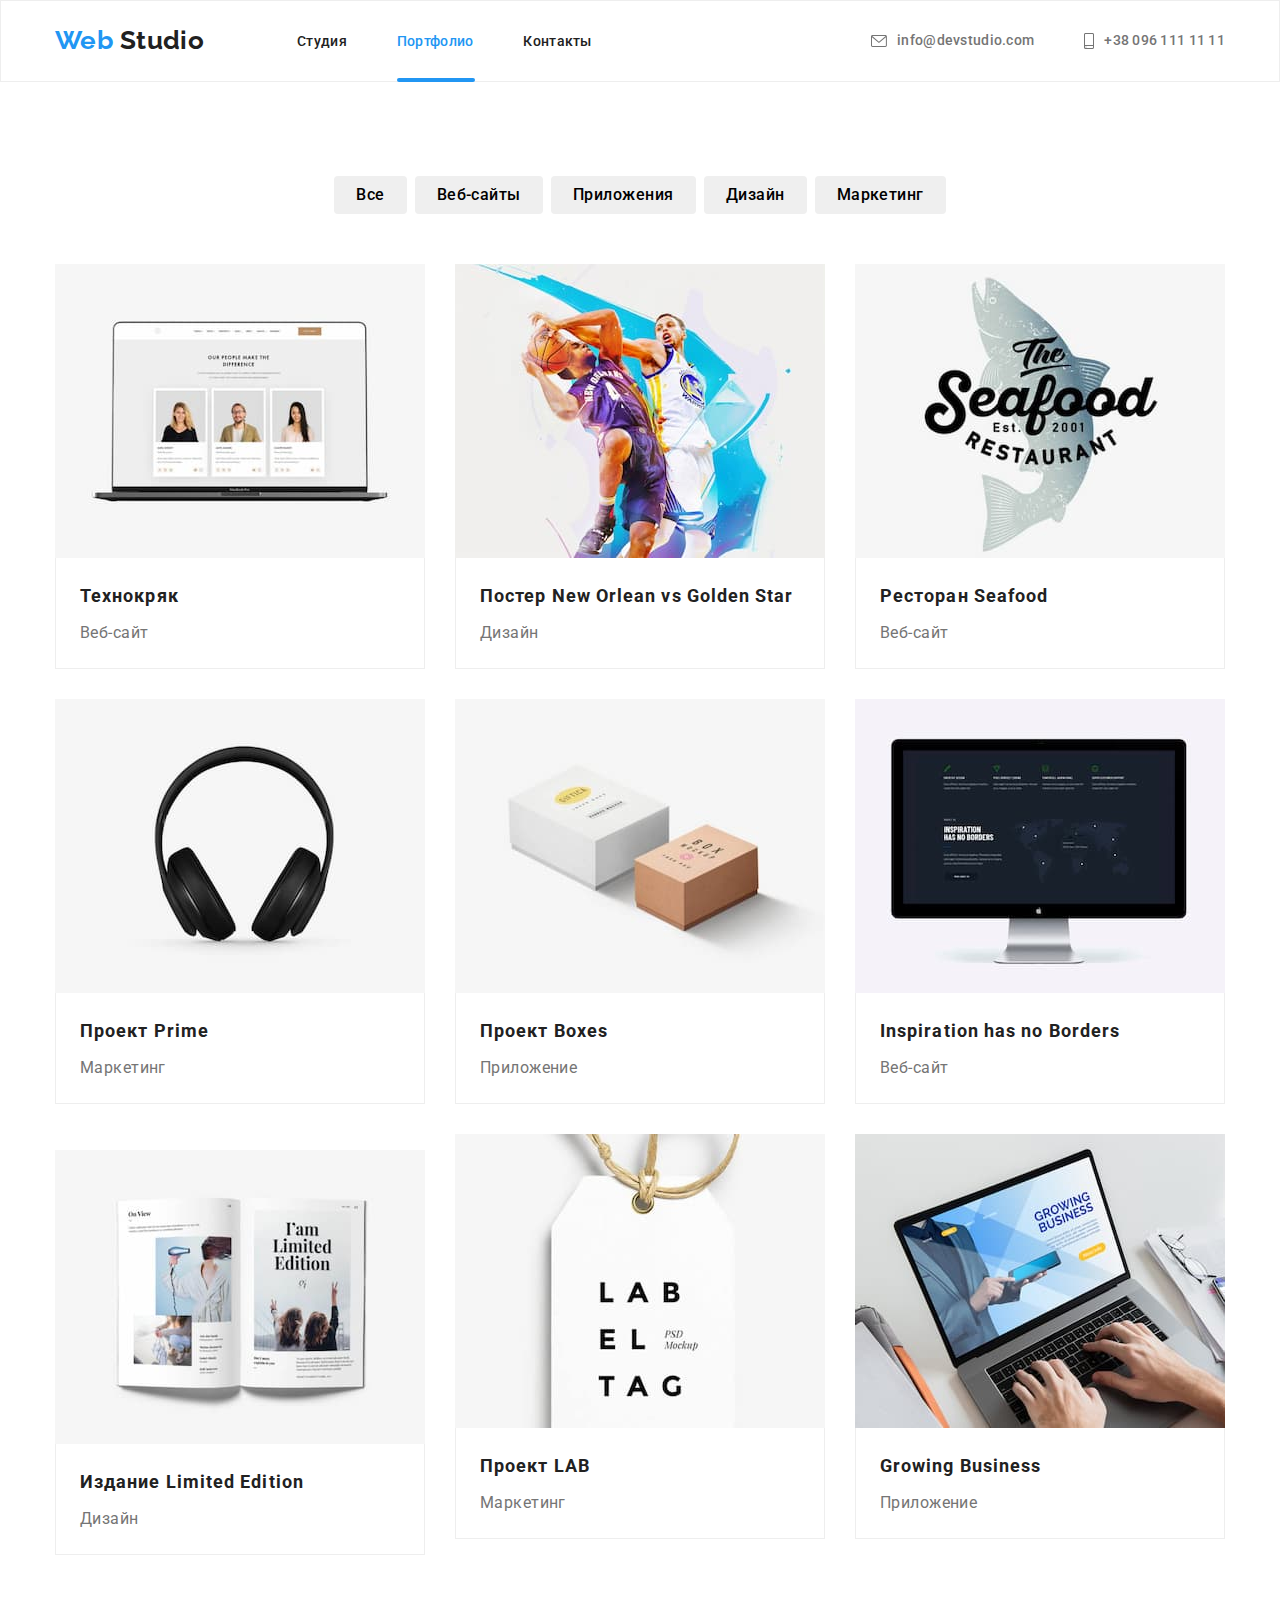
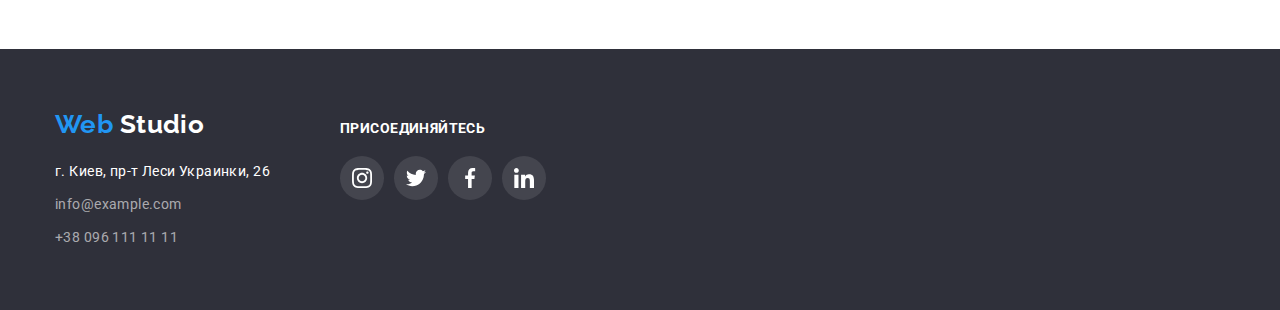
==== portfolio.html @ 9261af8a "basic elements" ====
<!DOCTYPE html>
<html lang="ru">
  <head>
    <meta charset="UTF-8" />
    <meta name="viewport" content="width=device-width, initial-scale=1.0" />
    <title>Portfolio Page</title>
    <link
      rel="stylesheet"
      href="https://cdnjs.cloudflare.com/ajax/libs/modern-normalize/1.1.0/modern-normalize.css"
      integrity="sha512-Y0MM+V6ymRKN2zStTqzQ227DWhhp4Mzdo6gnlRnuaNCbc+YN/ZH0sBCLTM4M0oSy9c9VKiCvd4Jk44aCLrNS5Q=="
      crossorigin="anonymous"
      referrerpolicy="no-referrer"
    />
    <link rel="preconnect" href="https://fonts.googleapis.com" />
    <link rel="preconnect" href="https://fonts.gstatic.com" crossorigin />
    <link
      href="https://fonts.googleapis.com/css2?family=Raleway:wght@700&family=Roboto:wght@400;500;700&display=swap"
      rel="stylesheet"
    />
    <link rel="stylesheet" type="text/css" href="./css/style.css" />
  </head>
  <body>
    <header class="header-border">
      <div class="container header-container">
        <nav class="main-nav">
          <a class="logo" href="./index.html" target="_blank" rel="noopener noreferrer">
            Web <span class="logo-studio-second">Studio</span>
          </a>
          <ul class="site-nav">
            <li><a class="in-nav-list" href="./index.html">Студия</a></li>
            <li><a class="in-nav-list current portfolio" href="./portfolio.html">Портфолио</a></li>
            <li><a class="in-nav-list" href="4.html">Контакты</a></li>
          </ul>
        </nav>
        <ul class="contacts">
          <li>
            <a class="out-nav-list mail" href="mailto">
              <svg class="out-nav-icon" width="16" height="12">
                <use href="./images/icons.svg#icon-envelope"></use>
              </svg>
              info@devstudio.com
            </a>
          </li>
          <li>
            <a class="out-nav-list" href="tel">
              <svg class="out-nav-icon" width="10" height="16">
                <use href="./images/icons.svg#icon-smartphone"></use>
              </svg>
              +38 096 111 11 11
            </a>
          </li>
        </ul>
      </div>
    </header>

    <main>
      <section class="section">
        <div class="container">
          <h1 class="hidden-title">Портфоліо</h1>
          <ul class="buttons-list">
            <li><button class="buttons-portfolio" type="button">Все</button></li>
            <li><button class="buttons-portfolio" type="button">Веб-сайты</button></li>
            <li><button class="buttons-portfolio" type="button">Приложения</button></li>
            <li><button class="buttons-portfolio" type="button">Дизайн</button></li>
            <li><button class="buttons-portfolio" type="button">Маркетинг</button></li>
          </ul>

          <ul class="portfolio-list">
            <li class="portfolio-card">
              <a class="imgbox-section" href="#">
                <div class="overlay-block">
                <img src="./images/FP1.jpg" alt="Website" width="370" height="294" />
                <p class="card-overlay">
                  Ресурс предлагает комплексные предложения с разным уровнем функционала и сервисов.
                  Все это позволит посетителю получить исчерпывающие сведения о компании или частном
                  лице.
                </p>
              </div>
                <div class="image-card">
                  <h2 class="portfolio-title">Технокряк</h2>
                  <p class="photoes-p">Веб-сайт</p>
                </div>
              </a>
            </li>
            <li class="portfolio-card">
              <a class="imgbox-section" href="#">
                <div class="overlay-block">
                <img
                  src="./images/FP2.jpg"
                  alt="Poster New Orlean vs Golden Star"
                  width="370"
                  height="294"
                />
                <p class="card-overlay">
                  Ресурс предлагает комплексные предложения с разным уровнем функционала и сервисов.
                  Все это позволит посетителю получить исчерпывающие сведения о компании или частном
                  лице.
                </p>
              </div>
                <div class="image-card">
                  <h2 class="portfolio-title">Постер New Orlean vs Golden Star</h2>
                  <p class="photoes-p">Дизайн</p>
                </div>
              </a>
            </li>
            <li class="portfolio-card">
              <a class="imgbox-section" href="#">
                <div class="overlay-block">
                <img src="./images/FP3.jpg" alt="Ресторан Seafood" width="370" height="294" />
                <p class="card-overlay">
                  Ресурс предлагает комплексные предложения с разным уровнем функционала и сервисов.
                  Все это позволит посетителю получить исчерпывающие сведения о компании или частном
                  лице.
                </p>
              </div>
                <div class="image-card">
                  <h2 class="portfolio-title">Ресторан Seafood</h2>
                  <p class="photoes-p">Веб-сайт</p>
                </div>
              </a>
            </li>
            <li class="portfolio-card">
              <a class="imgbox-section" href="#">
                <div class="overlay-block">
                <img src="./images/FP4.jpg" alt="Проект Prime" width="370" height="294" />
                <p class="card-overlay">
                  Ресурс предлагает комплексные предложения с разным уровнем функционала и сервисов.
                  Все это позволит посетителю получить исчерпывающие сведения о компании или частном
                  лице.
                </p>
              </div>
                <div class="image-card">
                  <h2 class="portfolio-title">Проект Prime</h2>
                  <p class="photoes-p">Маркетинг</p>
                </div>
              </a>
            </li>
            <li class="portfolio-card">
              <a class="imgbox-section" href="#">
                <div class="overlay-block">
                <img src="./images/FP5.jpg" alt="Проект Boxes" width="370" height="294" />
                <p class="card-overlay">
                  Ресурс предлагает комплексные предложения с разным уровнем функционала и сервисов.
                  Все это позволит посетителю получить исчерпывающие сведения о компании или частном
                  лице.
                </p>
              </div>
                <div class="image-card">
                  <h2 class="portfolio-title">Проект Boxes</h2>
                  <p class="photoes-p">Приложение</p>
                </div>
              </a>
            </li>
            <li class="portfolio-card">
              <a class="imgbox-section" href="#">
                <div class="overlay-block">
                <img
                  src="./images/FP6.jpg"
                  alt="Inspiration has no Borders"
                  width="370"
                  height="294"
                />
                <p class="card-overlay">
                  Ресурс предлагает комплексные предложения с разным уровнем функционала и сервисов.
                  Все это позволит посетителю получить исчерпывающие сведения о компании или частном
                  лице.
                </p>
              </div>
                <div class="image-card">
                  <h2 class="portfolio-title">Inspiration has no Borders</h2>
                  <p class="photoes-p">Веб-сайт</p>
                </div>
              </a>
            </li>
            <li class="portfolio-card">
              <a class="imgbox-section" href="#">
                <div class="overlay-block">
                <div class="overlay-block">
                <img src="./images/FP7.jpg" alt="Limited Edition" width="370" height="294" />
                <p class="card-overlay">
                  Ресурс предлагает комплексные предложения с разным уровнем функционала и сервисов.
                  Все это позволит посетителю получить исчерпывающие сведения о компании или частном
                  лице.
                </p>
              </div>
                <div class="image-card">
                  <h2 class="portfolio-title">Издание Limited Edition</h2>
                  <p class="photoes-p">Дизайн</p>
                </div>
              </a>
            </li>
            <li class="portfolio-card">
              <a class="imgbox-section" href="#">
                <div class="overlay-block">
                <img src="./images/FP8.jpg" alt="LAB" width="370" height="294" />
                <p class="card-overlay">
                  Ресурс предлагает комплексные предложения с разным уровнем функционала и сервисов.
                  Все это позволит посетителю получить исчерпывающие сведения о компании или частном
                  лице.
                </p>
              </div>
                <div class="image-card">
                  <h2 class="portfolio-title">Проект LAB</h2>
                  <p class="photoes-p">Маркетинг</p>
                </div>
              </a>
            </li>
            <li class="portfolio-card">
              <a class="imgbox-section" href="#">
                <div class="overlay-block">
                <img src="./images/FP9.jpg" alt="Growing Business" width="370" height="294" />
                <p class="card-overlay">
                  Ресурс предлагает комплексные предложения с разным уровнем функционала и сервисов.
                  Все это позволит посетителю получить исчерпывающие сведения о компании или частном
                  лице.
                </p>
              </div>
                <div class="image-card">
                  <h2 class="portfolio-title">Growing Business</h2>
                  <p class="photoes-p">Приложение</p>
                </div>
              </a>
            </li>
          </ul>
        </div>
      </section>
    </main>

    <!--footer conteiner-->
    <footer class="footer-conteiner">
      <div class="container">
        <div class="footer-block">
          <div class="adress-block">
            <a class="logof" href="./index.html" target="_blank" rel="noopener noreferrer">
              Web <span class="logo-studio-second-footer">Studio</span>
            </a>
            <address>
              <ul class="adress-list">
                <li>
                  <a
                    class="adress-conteiner address-link"
                    href="https://bit.ly/3pXMvUd"
                    target="_blank"
                    rel="noopener noreferrer"
                  >
                    г. Киев, пр-т Леси Украинки, 26
                  </a>
                </li>
                <li>
                  <a class="contact-conteiner address-link" href="mailto:info@devstudio.com"
                    >info@example.com</a
                  >
                </li>
                <li>
                  <a class="contact-conteiner address-link" href="tel:+380961111111">
                    +38 096 111 11 11
                  </a>
                </li>
              </ul>
            </address>
          </div>
          <div class="social-footer">
            <p class="social-p">присоединяйтесь</p>
            <ul class="social-list">
              <li class="social-item">
                <a class="social-link" href="instagram.com">
                  <svg class="social-icon" width="20" height="20">
                    <use href="./images/icons.svg#icon-instagram"></use>
                  </svg>
                </a>
              </li>
              <li class="social-item">
                <a class="social-link" href="twitter.com">
                  <svg class="social-icon" width="20" height="20">
                    <use href="./images/icons.svg#icon-twitter"></use>
                  </svg>
                </a>
              </li>
              <li class="social-item">
                <a class="social-link" href="facebook.com">
                  <svg class="social-icon" width="20" height="20">
                    <use href="./images/icons.svg#icon-facebook"></use>
                  </svg>
                </a>
              </li>
              <li class="social-item">
                <a class="social-link" href="linkedin.com">
                  <svg class="social-icon" width="20" height="20">
                    <use href="./images/icons.svg#icon-linkedin"></use>
                  </svg>
                </a>
              </li>
            </ul>
          </div>
        </div>
      </div>
    </footer>
  </body>
</html>
---- css/style.css ----
:root {
--title-text-color: #212121;
--accent-color: #2196F3;
--text-color: #757575;
--native-color: #FFFFFF;
--footer-contact-color: rgba(255, 255, 255, 0.6);
--dark-bg-color: #2F303A;
--bg-btn-portfolio: #F5F4FA;
--text-btn-color: rgba(0, 0, 0, 0.15);
--card-color: #EEEEEE;
--border-color:#ECECEC;
--icons-color: #AFB1B8;
}

body {
font-family: 'Roboto', Raleway;
font-size: 14px;
background-color: var(--native-color);
letter-spacing: 0.03em;
}

p, h1, h2, h3, ul {
margin: 0;
padding: 0;
list-style: none;
}

img {
display: block;
}

.container {
width: 1200px;
margin-left: auto;
margin-right: auto;
padding-left: 15px;
padding-right: 15px;
}

.section {
padding-top: 94px;
padding-bottom: 94px;
}

/* Header conteiner*/
header {
display: flex;
align-items: center;
margin: auto;
border-bottom: 1px solid var(--border-color);

}

.header-container {
display: flex;
align-items: center;
}

.main-nav {
display: flex;
align-items: center;
margin-right: auto;
}

.logo {
margin-right: 93px;
padding-top: 24px;
padding-bottom: 25px;

font-family: 'Raleway';
font-weight: 700;
font-size: 26px;
line-height: 1.192;
text-decoration: none;
color: var(--accent-color)
}

.logo-studio-second{
color: var(--title-text-color);
}

.logo-studio-second-footer{
color: var(--native-color);
}

.site-nav {
display: flex;
align-items: center;
list-style: none;
padding-left: 0;
margin: 0;
}

.site-nav > li:not(:last-child) {
margin-right: 50px;
}

.in-nav-list{
position: relative;
padding-top: 32px;
padding-bottom: 32px;
font-weight: 500;
line-height: 1.14;
letter-spacing: 0.02em;
color:var(--title-text-color);
text-decoration: none;

transition: color 250ms cubic-bezier(0.4, 0, 0.2, 1);
}
.in-nav-list.current {
color: var(--accent-color);
}

.contacts {
display: flex;
align-items: center;
padding-left: 0;
margin: 0;
}

.in-nav-list.current.studio::after{
display: block;
width: 48px;
height: 4px;
position: absolute;
content: '';
background-color: var(--accent-color);
border-radius: 2px;
margin-top: 29px;
}

.in-nav-list.current.portfolio::after{
display: block;
width: 78px;
height: 4px;
position: absolute;
content: '';
background-color: var(--accent-color);
border-radius: 2px;
margin-top: 29px;
}

.out-nav-list {
display: flex;
align-items: center;
padding-top: 32px;
padding-bottom: 32px;
font-weight: 500;
line-height: 1.14;
letter-spacing: 0.02em;
color: var(--text-color);
text-decoration: none;

transition: color 250ms cubic-bezier(0.4, 0, 0.2, 1);
}

.mail {
margin-right: 50px;
}

.in-nav-list:hover,.in-nav-list:focus,
.out-nav-list:hover, .out-nav-list:focus,
.contact-conteiner:hover, .contact-conteiner:focus,
.adress-conteiner:hover, .adress-conteiner:focus
{
color:var(--accent-color);
}

.out-nav-icon {
margin-right: 10px;
fill: currentColor;
}


/* main conteiner index */
.hero-title-button{
background: var(--dark-bg-color);
background-image: linear-gradient(
to right,
rgba(47, 48, 58, 0.4),
rgba(47, 48, 58, 0.4)),
url(../images/Img.jpg);
background-repeat: no-repeat;
background-size: cover;
background-position: center;
align-items: center;
padding-top: 200px;
padding-bottom: 200px;
max-width: 1600px;
height: 600px;
margin: 0 auto;
}

.title-container {
display: flex;
align-items: center;
flex-direction: column;
}

.hero-title{
margin: 0 auto;
width: 696px;
font-weight: 900;
font-size: 44px;
line-height: 1.36;
text-align: center;
letter-spacing: 0.06em;
color: var(--native-color);
text-transform: uppercase;
}

.button-hero{
margin-top: 30px;
padding: 10px 32px;
border: none;
cursor: pointer;
font-weight: 700;
font-size: 16px;
line-height: 1.88;
display: flex;
align-items: center;
text-align: center;
letter-spacing: 0.06em;
color: var(--native-color);
background: var(--accent-color);
box-shadow: 0px 4px 4px var(--text-btn-color);
border-radius: 4px;
}

/*Title section*/

.second-title{
font-weight: 700;
font-size: 36px;
line-height: 1.166;
text-align: center;
color: var(--title-text-color)
}

.third-title{
font-weight: 700;
font-size: 14px;
line-height: 1.142;
color: var(--title-text-color);

}

.member-title {
font-weight: 500;
font-size: 16px;
line-height: 1.142;
color: var(--title-text-color);
text-align:center
}
.text-title {
text-transform: uppercase;
margin-bottom: 10px;
}

.hidden-title{
display: none;
position: absolute;    
width: 1px;    
height: 1px;   
margin: -1px;   
padding: 0;    
overflow: hidden;   
  border: 0;    
    clip: rect(0 0 0 0); 
}

.portfolio-title {
font-weight: 700;
font-size: 18px;
line-height: 2.000;
letter-spacing: 0.06em;
color: var(--title-text-color)
}

/*about product section*/
.project-section {
padding-top: 0;
}

.product-list {
display: flex;
}

.product-list> li:not(:last-child) {
margin-right: 30px;
}

.about-product-p{
width: 270px;
line-height: 1.71;
color: var(--text-color);
}

.project-title {
margin-bottom: 50px;
}
.project-list {
display: flex;
}

.project-list> li:not(:last-child) {
margin-right: 30px;
}

.project-text{
font-weight: 700;
line-height: 1.14;
letter-spacing: 0.03em;
text-transform: uppercase;
color: var(--native-color);
}

.label{
display: block;
width: 370px;
height: 70px;
text-align: center;
background: rgba(47, 48, 58, 0.8);
padding-top: 27px;
padding-bottom: 27px;
position: absolute;
top:1435px;

}

.team-section {
background-color: var(--bg-btn-portfolio);
margin-top: 0;
margin-bottom: 0;
}

.team-title {
margin-bottom: 50px;
}
.team-list {
display: flex;
}

.our-team-p{
margin-top: 10px;
font-size: 16px;
line-height: 1.187;
text-align: center;
color: var(--text-color);
}

.members {
background: var(--native-color);
width: 270px;
margin-bottom: 0;
}

.members:not(:last-child) {
margin-right: 30px;
}

.member-card {
padding-top: 30px;
padding-bottom: 30px;
border-radius: 0px 0px 4px 4px;
box-shadow: 0px 1px 3px rgba(0, 0, 0, 0.12), 0px 1px 1px rgba(0, 0, 0, 0.14), 0px 2px 1px rgba(0, 0, 0, 0.2);
}

.social-network-list {
display: flex;
justify-content: center;
margin-top: 16px;
}

.social-network-link:not(:last-child) {
margin-right: 10px;
}

.social-network {
display: flex;
justify-content: center;
align-items: center;
color: var(--icons-color);
width: 44px;
height: 44px;
border-radius: 50%;

transition: color 250ms cubic-bezier(0.4, 0, 0.2, 1),
           background-color 250ms cubic-bezier(0.4, 0, 0.2, 1);
}

.social-network:hover,
.social-network:focus {
color: var(--native-color);
background-color: var(--accent-color);
}

.icon-social {
fill: currentColor;
}

/* main conteiner portfolio */
.header-border {
border: 1px solid var(--card-color);
}

.buttons-list {
display: flex;
justify-content: center;
margin-bottom: 50px;
}

.buttons-list >li:not(:last-child) {
margin-right: 8px;
}

.buttons-portfolio:hover{
background: var(--accent-color); 
color: var(--native-color); 
box-shadow: 0px 3px 1px rgba(0, 0, 0, 0.1), 0px 1px 2px rgba(0, 0, 0, 0.08), 0px 2px 2px rgba(0, 0, 0, 0.12);

}

.buttons-portfolio:focus{
background: var(--accent-color);
color: var(--native-color);
box-shadow: 0px 3px 1px rgba(0, 0, 0, 0.1), 0px 1px 2px rgba(0, 0, 0, 0.08), 0px 2px 2px rgba(0, 0, 0, 0.12);
}


.buttons-portfolio{
cursor: pointer;
font-weight: 500;
font-size: 16px;
line-height: 1.62;
text-align: center;
letter-spacing: 0.03em;
border-radius: 4px;
border: none;
padding: 6px 22px;

transition: color 250ms cubic-bezier(0.4, 0, 0.2, 1),
              background-color 250ms cubic-bezier(0.4, 0, 0.2, 1),
              box-shadow 250ms cubic-bezier(0.4, 0, 0.2, 1);
}

.portfolio-list {
display: flex;
flex-wrap: wrap;
}

.portfolio-card {
position: relative;
width: 370px;
margin-right: 30px;
margin-bottom: 30px;
background: var(--native-color);

}

.imgbox-section:hover {
box-shadow: 0px 1px 1px rgba(0, 0, 0, 0.12), 0px 4px 4px rgba(0, 0, 0, 0.06), 1px 4px 6px rgba(0, 0, 0, 0.16);

}

.portfolio-card:nth-child(3n) {
margin-right: 0;
}

.portfolio-card:nth-last-child(-n + 3) {
margin-bottom: 0;
}

.image-card {
padding: 20px 24px 20px 24px;
border-bottom: 1px solid var(--card-color);
border-left: 1px solid var(--card-color);
border-right: 1px solid var(--card-color);
}

.photoes-p{
margin-top: 4px;
font-size: 16px;
line-height: 1.875;
color: var(--text-color);
}

.imgbox-section {
text-decoration: none;
display: inline-block;

transition: box-shadow 250ms cubic-bezier(0.4, 0, 0.2, 1);
}

.overlay-block{
  position: relative;
  overflow: hidden;
}
.card-overlay{
position: absolute;
top: 0;
left: 0;
width: 370px;
height: 294px;
padding: 63px 24px;
opacity: 0;
visibility: hidden;

font-weight: 400;
font-size: 18px;
line-height: 1.56;

color: var(--native-color);
background-color: rgba(33, 150, 243, 0.9);

transform: translateY(100%);
transition: transform 250ms cubic-bezier(0.4, 0, 0.2, 1),
            visibility 250ms cubic-bezier(0.4, 0, 0.2, 1);

}

.imgbox-section:hover .card-overlay {
transform: translateY(0);
opacity: 1;
visibility: visible;
}

/* footer conteiner */

.logof {
display: inline-block;
margin-bottom: 20px;
font-family: 'Raleway';
font-weight: 700;
font-size: 26px;
line-height: 1.192;
text-decoration: none;
color: var(--accent-color)
}

.footer-conteiner{
background: var(--dark-bg-color);
padding-top: 60px;
padding-bottom: 60px;
}

.contact-conteiner{
font-style: normal;
line-height: 1.714;
color: var(--footer-contact-color);
text-decoration: none;

transition: color 250ms cubic-bezier(0.4, 0, 0.2, 1);
}

.adress-conteiner{
font-style: normal;
line-height: 1.714;
color: var(--native-color);
text-decoration: none;

transition: color 250ms cubic-bezier(0.4, 0, 0.2, 1);
}

.address-link {
display: inline-block;
}

.adress-list> li:not(:last-child) {
margin-bottom: 9px;
}
.footer-block{
display: flex;
flex-wrap: wrap;
align-items: baseline;
}

.social-footer {
margin-left: 70px;
justify-content: center;
}

.social-p {
font-weight: 700;
font-size: 14px;
line-height: 1.142;
letter-spacing: 0.03em;
text-transform: uppercase;
color:var(--native-color);
margin-bottom: 20px;
}

/* Icons section*/

.clients-list{
margin-top: 50px;
display: flex;
justify-content: center;
align-items: center;
}

.clients-list> li:not(:last-child) {
margin-right: 30px;
}

.company-item {
display: flex;
justify-content: center;
align-items: center;
width: 170px;
height: 92px;
color: var(--icons-color);
border: 1px solid var(--icons-color);
border-radius: 4px;

transition: color 250ms cubic-bezier(0.4, 0, 0.2, 1),
              border 250ms cubic-bezier(0.4, 0, 0.2, 1);
}

.clients-logo {
fill: currentColor;
}

.company-item:hover, .company-item:focus {
color: var(--accent-color);
border: 1px solid var(--accent-color);
}

.square-product-icon{
display: flex;
justify-content: center;
align-items: center;
width: 270px;
height: 120px;
background: var(--bg-btn-portfolio);
border-radius: 4px;
margin-bottom: 30px;
}

.product-icon {
fill: var(--title-text-color);
}

.social-list {
display: flex;
}
.social-list>li:not(:last-child){
margin-right: 10px;
}

.social-link {
display: flex;
justify-content: center;
align-items: center;
color: var(--native-color);
background-color: rgba(255, 255, 255, 0.1);
width: 44px;
height: 44px;
border-radius: 50%;

transition: background-color 250ms cubic-bezier(0.4, 0, 0.2, 1);
}


.social-icon {
fill: currentColor;
}

.social-link:hover, .social-link:focus {
background-color: var(--accent-color);
}

.backdrop{
position: fixed;
width: 100%;
height: 100%;
left: 0px;
top: 0px;
background-color: rgba(0, 0, 0, 0.2);
z-index: 10;

opacity: 1;
  visibility: visible;
  transition: opacity 250ms cubic-bezier(0.4, 0, 0.2, 1),
              visibility 250ms cubic-bezier(0.4, 0, 0.2, 1);
}

.backdrop.is-hidden{
  opacity: 0;
  pointer-events: none;
  visibility: hidden;
}

.modal{
position: absolute;
width: 528px;
height: 581px;
left: 50%;
top: 50%;
transform: translate(-50%, -50%) scale(1);
background:var(--native-color);
box-shadow: 0px 1px 3px rgba(0, 0, 0, 0.12),
0px 1px 1px rgba(0, 0, 0, 0.14),
0px 2px 1px rgba(0, 0, 0, 0.2);
border-radius: 4px;
z-index: 20;

transition: transform 250ms cubic-bezier(0.4, 0, 0.2, 1);
}

.backdrop.is-hidden .modal{
transform: translate(-50%, -50%) scale(0.5);
}

.closed-button{
margin: 8px 8px 543px 490px;

width: 30px;
height: 30px;

border: 1px solid rgba(0, 0, 0, 0.1);
border-radius: 50%;
cursor: pointer;
}
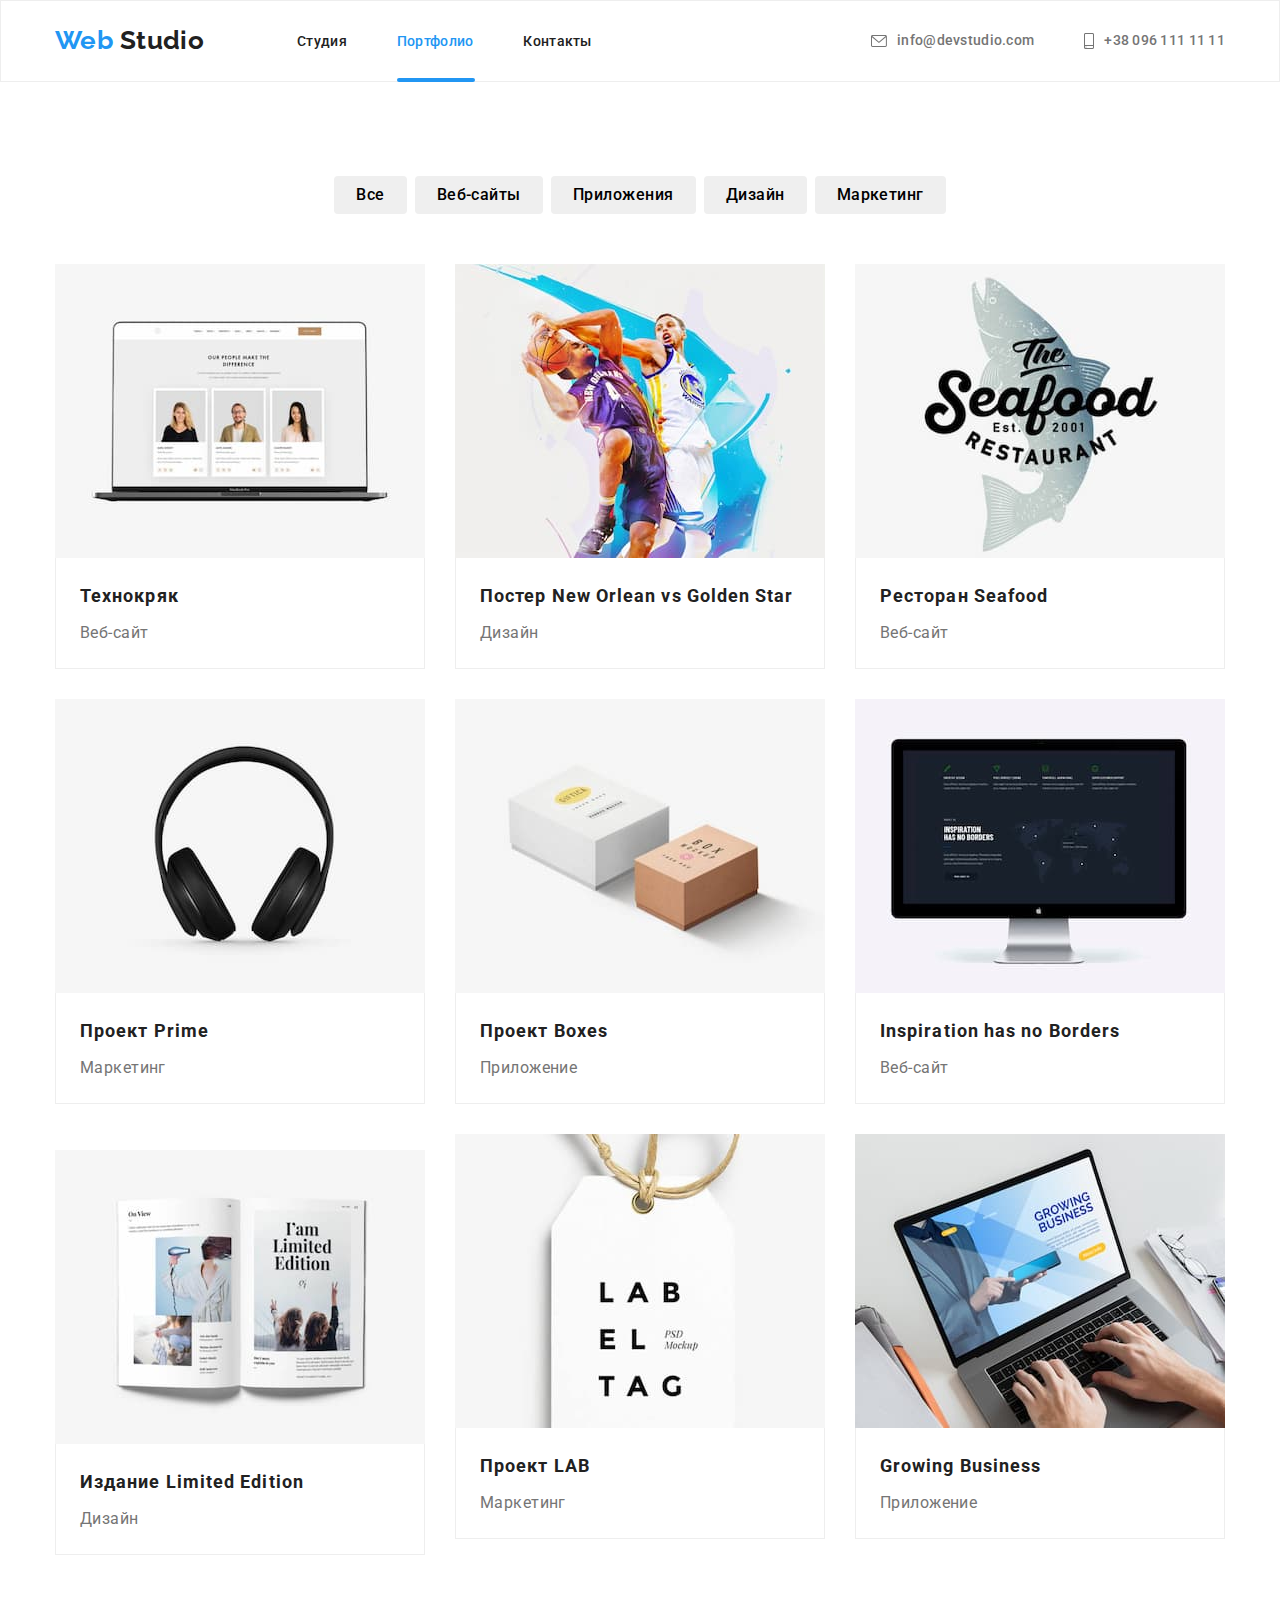
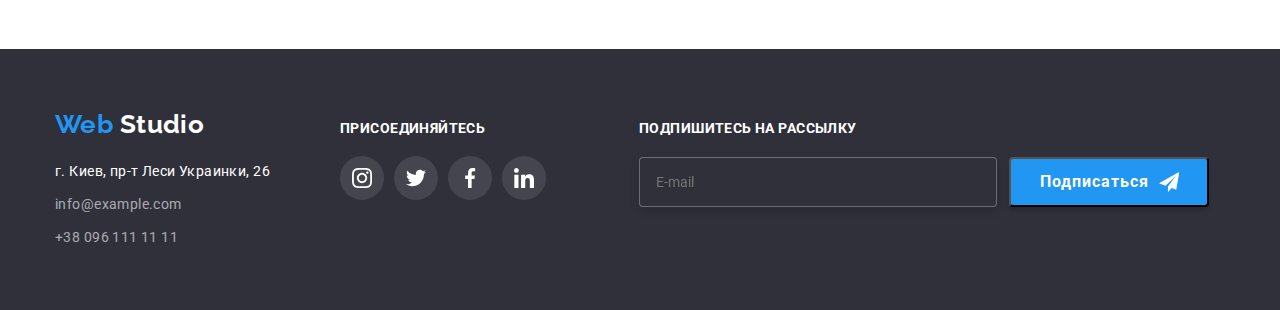
==== commit 7f6fe39d: "rasult" ====
--- a/portfolio.html
+++ b/portfolio.html
@@ -292,6 +292,20 @@
               </li>
             </ul>
           </div>
+          <div class="form-footer">
+            <div class="subscribe-element">
+              <h2 class="form-title">Подпишитесь на рассылку</h2>
+              <div class="join-footer">
+                    <label for="email-subscribe"></label>
+                    <input class="form-input" type="email" name="email" id="email-subscribe" placeholder="E-mail">
+            
+                <button type="submit" class="button-subscribe">Подписаться
+                    <svg class="send-icon" width="16" height="16">
+                        <use href="./images/icons.svg#icon-send"></use>
+                    </svg>
+                </button>
+              </div>
+            </div> 
         </div>
       </div>
     </footer>
--- a/css/style.css
+++ b/css/style.css
@@ -265,8 +265,8 @@
 margin: -1px;   
 padding: 0;    
 overflow: hidden;   
-  border: 0;    
-    clip: rect(0 0 0 0); 
+border: 0;    
+clip: rect(0 0 0 0); 
 }
 
 .portfolio-title {
@@ -386,7 +386,7 @@
 border-radius: 50%;
 
 transition: color 250ms cubic-bezier(0.4, 0, 0.2, 1),
-           background-color 250ms cubic-bezier(0.4, 0, 0.2, 1);
+        background-color 250ms cubic-bezier(0.4, 0, 0.2, 1);
 }
 
 .social-network:hover,
@@ -440,8 +440,8 @@
 padding: 6px 22px;
 
 transition: color 250ms cubic-bezier(0.4, 0, 0.2, 1),
-              background-color 250ms cubic-bezier(0.4, 0, 0.2, 1),
-              box-shadow 250ms cubic-bezier(0.4, 0, 0.2, 1);
+          background-color 250ms cubic-bezier(0.4, 0, 0.2, 1),
+          box-shadow 250ms cubic-bezier(0.4, 0, 0.2, 1);
 }
 
 .portfolio-list {
@@ -493,8 +493,8 @@
 }
 
 .overlay-block{
-  position: relative;
-  overflow: hidden;
+position: relative;
+overflow: hidden;
 }
 .card-overlay{
 position: absolute;
@@ -515,7 +515,7 @@
 
 transform: translateY(100%);
 transition: transform 250ms cubic-bezier(0.4, 0, 0.2, 1),
-            visibility 250ms cubic-bezier(0.4, 0, 0.2, 1);
+        visibility 250ms cubic-bezier(0.4, 0, 0.2, 1);
 
 }
 
@@ -614,7 +614,7 @@
 border-radius: 4px;
 
 transition: color 250ms cubic-bezier(0.4, 0, 0.2, 1),
-              border 250ms cubic-bezier(0.4, 0, 0.2, 1);
+          border 250ms cubic-bezier(0.4, 0, 0.2, 1);
 }
 
 .clients-logo {
@@ -668,6 +668,73 @@
 
 .social-link:hover, .social-link:focus {
 background-color: var(--accent-color);
+}
+
+.form-title{
+  margin-bottom: 20px;
+font-weight: 700;
+font-size: 14px;
+line-height: 1.14;
+letter-spacing: 0.03em;
+text-transform: uppercase;
+
+color:var(--native-color);
+
+}
+
+.form-footer{
+  width: 570px;
+  margin-left: 93px;
+}
+
+
+.join-footer{
+  display: flex;
+  justify-content: center;
+  align-items: center;
+}
+
+.form-input{ 
+  width: 358px;
+  height: 50px;
+  padding: 15px 16px 15px 16px;
+  display: flex;
+  flex-direction: column;
+  border: 1px solid rgba(255, 255, 255, 0.3);
+box-sizing: border-box;
+filter: drop-shadow(0px 4px 4px rgba(0, 0, 0, 0.15));
+border-radius: 4px;
+background: var(--dark-bg-color);
+}
+
+.button-subscribe {
+cursor: pointer;
+
+margin-left: 12px;
+padding: 10px 28px 10px 29px;
+
+width: 200px;
+height: 50px;
+
+display: flex;
+align-items: center;
+text-align: center;
+letter-spacing: 0.06em;
+
+background-color: var(--accent-color);
+box-shadow: 0px 4px 4px rgba(0, 0, 0, 0.15);
+border-radius: 4px;
+color: var(--native-color);
+font-weight: 700;
+font-size: 16px;
+line-height: 1.88;
+
+}
+
+.send-icon{
+  height: 24px;
+  width: 24px;
+margin-left: 10px;
 }
 
 .backdrop{
@@ -680,15 +747,15 @@
 z-index: 10;
 
 opacity: 1;
-  visibility: visible;
-  transition: opacity 250ms cubic-bezier(0.4, 0, 0.2, 1),
-              visibility 250ms cubic-bezier(0.4, 0, 0.2, 1);
+visibility: visible;
+transition: opacity 250ms cubic-bezier(0.4, 0, 0.2, 1),
+          visibility 250ms cubic-bezier(0.4, 0, 0.2, 1);
 }
 
 .backdrop.is-hidden{
-  opacity: 0;
-  pointer-events: none;
-  visibility: hidden;
+opacity: 0;
+pointer-events: none;
+visibility: hidden;
 }
 
 .modal{
@@ -713,7 +780,9 @@
 }
 
 .closed-button{
-margin: 8px 8px 543px 490px;
+position: absolute;
+margin-left: 490px;
+margin-right: 8px;
 
 width: 30px;
 height: 30px;
@@ -721,6 +790,204 @@
 border: 1px solid rgba(0, 0, 0, 0.1);
 border-radius: 50%;
 cursor: pointer;
-}
-
-
+
+background-color: var(--native-color);
+
+transition: fill 250ms cubic-bezier(0.4, 0, 0.2, 1),
+            border 250ms cubic-bezier(0.4, 0, 0.2, 1);
+}
+
+.modal-button{
+  padding-top: 2px;
+}
+
+.closed-button:hover, .closed-button:focus{
+  fill: var(--accent-color);
+  border: 1px solid var(--accent-color);
+}
+
+.modal-title{
+font-weight: 700;
+font-size: 20px;
+line-height: 1.15;
+text-align: center;
+letter-spacing: 0.03em;
+
+color: var(--title-text-color);
+margin: 32px 40px 2px 40px;
+
+}
+
+.head-modal{
+position: relative;
+display: flex;
+margin-top: 8px;
+}
+
+.form-modal{
+margin-left: 40px;
+margin-right: 40px;
+
+}
+
+.modal-label{
+  display: block;
+  margin-bottom: 4px;
+  margin-top: 10px;
+  font-size: 12px;
+  line-height: 1.166;
+  letter-spacing: 0.01em;
+  color: var(--text-color);
+  
+}
+
+.modal-input{
+  padding: 0 42px;
+  width: 448px;
+  height: 40px;
+justify-content: center;
+border: 1px solid rgba(33, 33, 33, 0.2);
+box-sizing: border-box;
+border-radius: 4px;
+cursor: pointer;
+outline: none;
+transition: border 250ms cubic-bezier(0.4, 0, 0.2, 1);
+}
+
+.modal-input:hover,.modal-input:focus,.modal-input:focus-visible{
+  border: 1px solid var(--accent-color);
+}
+
+.modal-input:hover~.form-svg, .modal-input:focus~.form-svg, .modal-input:focus-visible~.form-svg{
+  color: var(--accent-color);
+}
+.person, .form-phone, .form-mail, .form-comment{
+  display: block;
+  position: relative;
+}
+
+.form-svg{
+position: absolute;
+display: inline-block;
+left: 15px;
+top: 50%;
+width: 18px;
+height: 18px;
+fill: currentColor;
+outline: none;
+transition: fill 250ms cubic-bezier(0.4, 0, 0.2, 1),
+}
+
+.textarea{
+  padding: 12px 16px 12px 16px;
+  margin-bottom: -4px;
+  width: 448px;
+  height: 120px;
+  resize: none;
+
+  border: 1px solid rgba(33, 33, 33, 0.2);
+  box-sizing: border-box;
+  border-radius: 4px;
+
+font-size: 12px;
+line-height: 1.166;
+letter-spacing: 0.01em;
+transition: border 250ms cubic-bezier(0.4, 0, 0.2, 1);
+
+cursor: pointer;
+outline: none;
+}
+
+.textarea:hover, .textarea:focus, .textarea:focus-visible{
+  border: 1px solid var(--accent-color);
+}
+
+.textarea::placeholder{
+font-size: 12px;
+line-height: 1.166;
+letter-spacing: 0.01em;
+color: rgba(117, 117, 117, 0.5);
+margin-top: 0;
+}
+
+ .checkbox-input{
+  position: absolute;
+  -webkit-appearance: none;
+  -moz-appearance: none;
+  appearance: none;
+}   
+
+.checkbox-input:checked + .icon-check {
+  background-color: var(--accent-color);
+  border-color: var(--accent-color);
+} 
+.check-box{
+  margin-bottom: 30px;
+}
+.checkbox{
+  position: absolute;
+  display: flex;
+  align-items: center;
+  padding-left: 20px;
+  margin-left: 12px;
+  margin-top: 20px;
+  height: 24px;
+  width: 425px; 
+ 
+
+  font-size: 14px;
+line-height: 1.71;
+letter-spacing: 0.03em;
+color: var(--text-color);
+
+} 
+
+.chek-link{
+  margin-left: 2px;
+font-size: 14px;
+line-height: 1.71;
+letter-spacing: 0.03em;
+ color: var(--accent-color);
+}
+
+.icon-check{
+  margin-left: -22px;
+  margin-right: 8px;
+width: 16px;
+height: 15px;
+display: inline-block;
+align-items: center;
+justify-content: center;
+border: 1px solid var(--title-text-color);
+background-color: var(--native-color);
+border-radius: 2px;
+}
+
+.check-svg{
+  padding-left: 1px;
+  padding-top: 1px;
+}
+
+.modal-submit{
+  margin: 40px 164px;
+  display: inline-block;
+  width: 200px;
+  height: 50px;
+  padding: 10px 32px;
+
+  font-weight: 700;
+  font-size: 16px;
+  line-height: 1.87;
+  text-align: center;
+  letter-spacing: 0.06em;
+  
+  color: var(--native-color);
+  background-color: var(--accent-color);
+  cursor: pointer;
+  border: 2px solid transparent;
+  border-radius: 4px;
+  box-shadow: 0px 4px 4px rgba(0, 0, 0, 0.15);
+
+  transition: background-color 250ms cubic-bezier(0.4, 0, 0.2, 1);
+}
+
